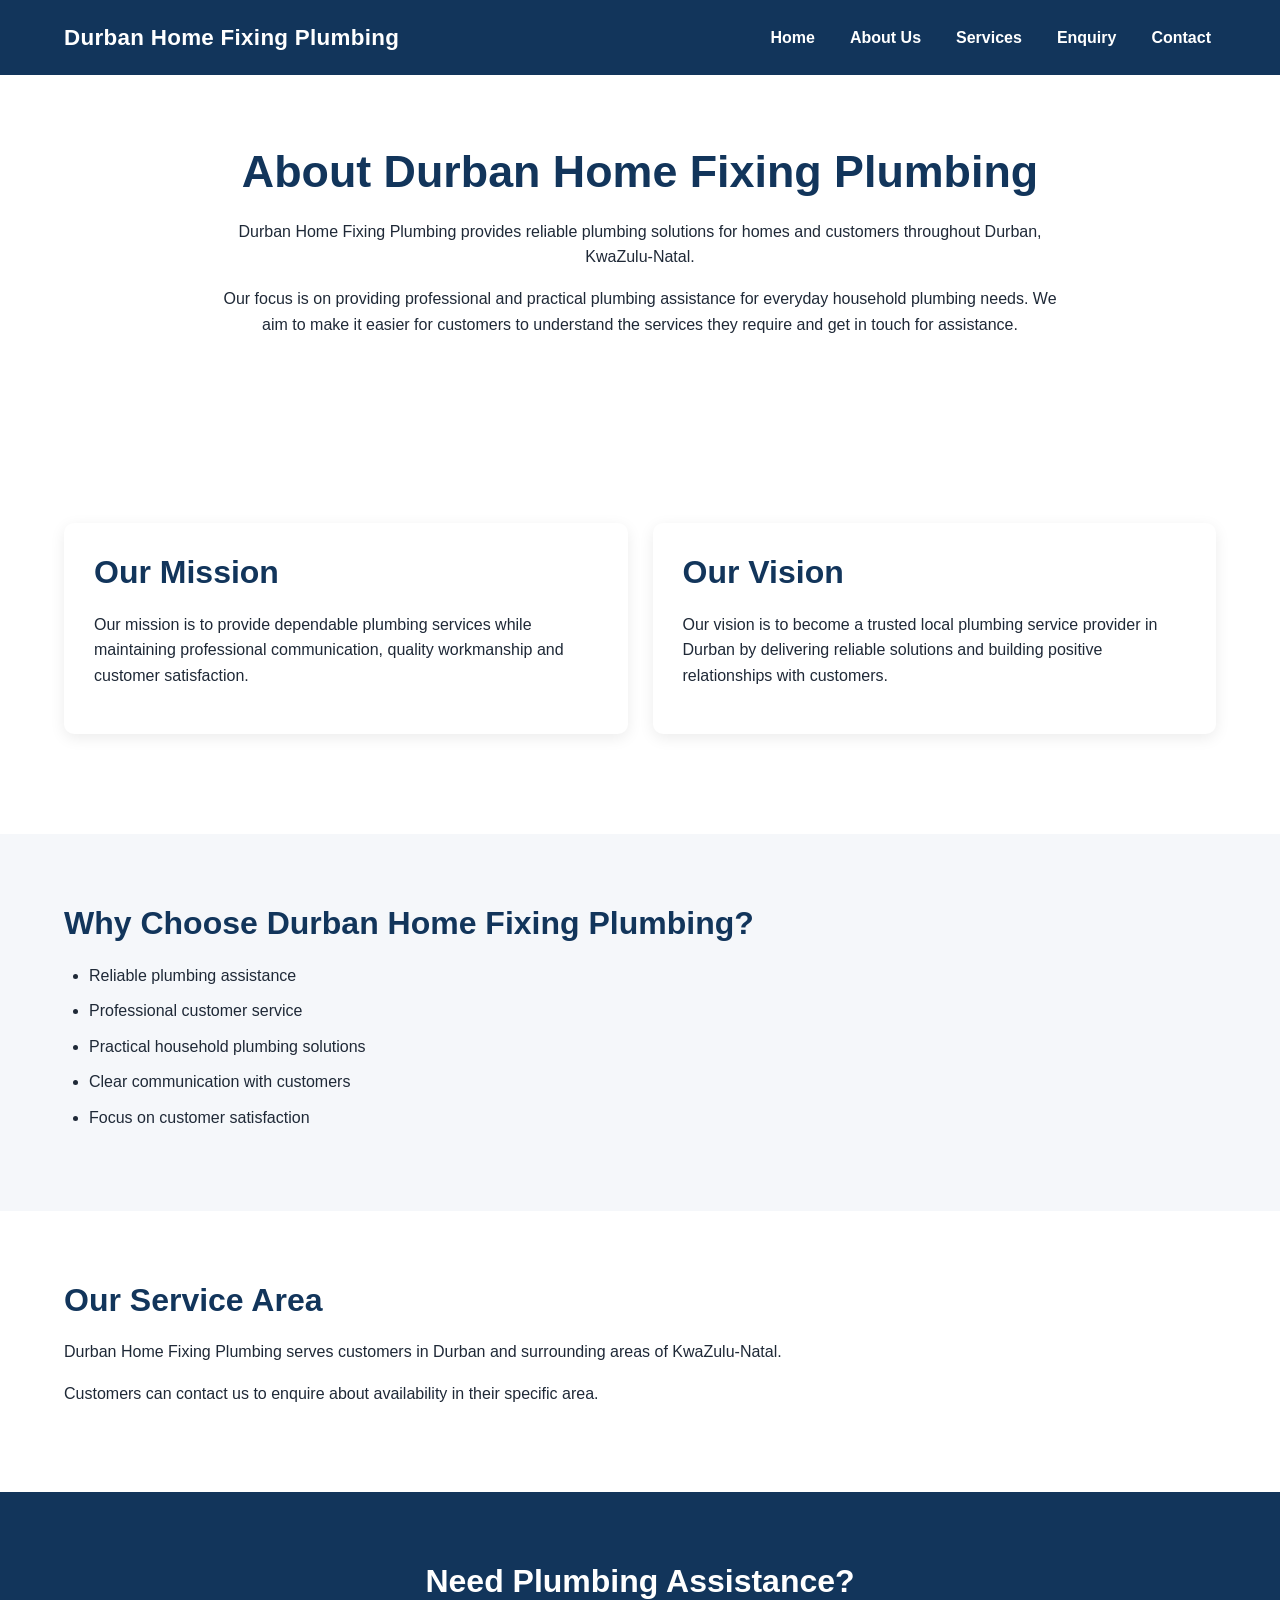
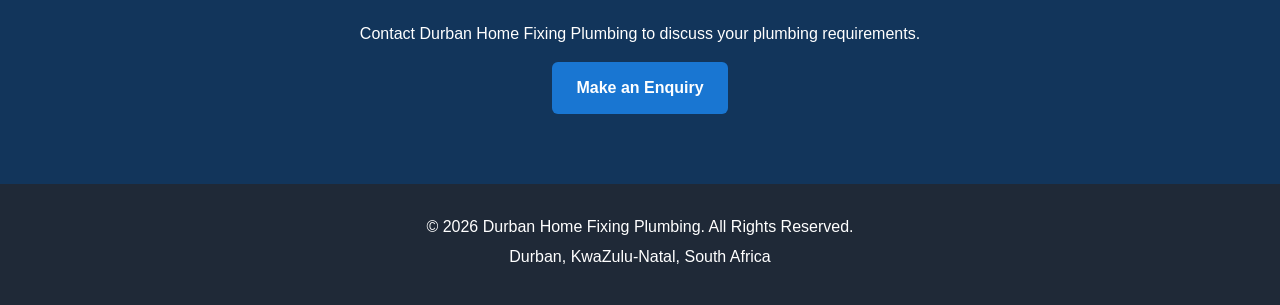
==== public_html/about.html @ 8df114c6 "Complete Part 1 website development" ====
<!DOCTYPE html>
<html lang="en">
<head>
    <meta charset="UTF-8">
    <meta name="viewport" content="width=device-width, initial-scale=1.0">

    <title>About Us | Durban Home Fixing Plumbing</title>

    <link rel="stylesheet" href="css/style.css">
</head>

<body>

    <!-- Header and Navigation -->
    <header>
        <nav>
            <div class="logo">
                Durban Home Fixing Plumbing
            </div>

            <ul class="nav-links">
                <li><a href="index.html">Home</a></li>
                <li><a href="about.html">About Us</a></li>
                <li><a href="services.html">Services</a></li>
                <li><a href="enquiry.html">Enquiry</a></li>
                <li><a href="contact.html">Contact</a></li>
            </ul>
        </nav>
    </header>

    <!-- Main Content -->
    <main>

        <!-- About Section -->
        <section class="about-section">

            <h1>About Durban Home Fixing Plumbing</h1>

            <p>
                Durban Home Fixing Plumbing provides reliable plumbing
                solutions for homes and customers throughout Durban,
                KwaZulu-Natal.
            </p>

            <p>
                Our focus is on providing professional and practical
                plumbing assistance for everyday household plumbing needs.
                We aim to make it easier for customers to understand the
                services they require and get in touch for assistance.
            </p>

        </section>

        <!-- Mission and Vision -->
        <section class="mission-vision">

            <article>
                <h2>Our Mission</h2>

                <p>
                    Our mission is to provide dependable plumbing services
                    while maintaining professional communication, quality
                    workmanship and customer satisfaction.
                </p>
            </article>

            <article>
                <h2>Our Vision</h2>

                <p>
                    Our vision is to become a trusted local plumbing service
                    provider in Durban by delivering reliable solutions and
                    building positive relationships with customers.
                </p>
            </article>

        </section>

        <!-- Why Choose Us -->
        <section class="why-choose-us">

            <h2>Why Choose Durban Home Fixing Plumbing?</h2>

            <ul>
                <li>Reliable plumbing assistance</li>
                <li>Professional customer service</li>
                <li>Practical household plumbing solutions</li>
                <li>Clear communication with customers</li>
                <li>Focus on customer satisfaction</li>
            </ul>

        </section>

        <!-- Service Area -->
        <section class="service-area">

            <h2>Our Service Area</h2>

            <p>
                Durban Home Fixing Plumbing serves customers in Durban and
                surrounding areas of KwaZulu-Natal.
            </p>

            <p>
                Customers can contact us to enquire about availability in
                their specific area.
            </p>

        </section>

        <!-- Call to Action -->
        <section class="cta">

            <h2>Need Plumbing Assistance?</h2>

            <p>
                Contact Durban Home Fixing Plumbing to discuss your
                plumbing requirements.
            </p>

            <a href="enquiry.html" class="button">
                Make an Enquiry
            </a>

        </section>

    </main>

    <!-- Footer -->
    <footer>

        <p>
            &copy; 2026 Durban Home Fixing Plumbing. All Rights Reserved.
        </p>

        <p>
            Durban, KwaZulu-Natal, South Africa
        </p>

    </footer>

    <script src="js/script.js"></script>

</body>
</html>
---- public_html/css/style.css ----
/* =========================================
   GLOBAL STYLES
   Durban Home Fixing Plumbing
   ========================================= */

* {
    box-sizing: border-box;
    margin: 0;
    padding: 0;
}

html {
    scroll-behavior: smooth;
}

body {
    font-family: Arial, Helvetica, sans-serif;
    line-height: 1.6;
    color: #1f2937;
    background-color: #ffffff;
}

a {
    color: inherit;
}

img {
    max-width: 100%;
    height: auto;
    display: block;
}

h1,
h2,
h3 {
    line-height: 1.2;
}

p {
    margin-bottom: 1rem;
}

/* =========================================
   HEADER
   ========================================= */

header {
    background-color: #12355b;
    color: #ffffff;
    position: relative;
    z-index: 10;
}

nav {
    width: 90%;
    max-width: 1200px;
    margin: 0 auto;
    min-height: 75px;
    display: flex;
    align-items: center;
    justify-content: space-between;
    gap: 30px;
}

.logo {
    font-size: 1.4rem;
    font-weight: 700;
    letter-spacing: 0.3px;
}

.nav-links {
    list-style: none;
    display: flex;
    align-items: center;
    gap: 25px;
}

.nav-links a {
    text-decoration: none;
    font-weight: 600;
    padding: 10px 5px;
    transition: 0.3s ease;
}

.nav-links a:hover {
    color: #67c8ff;
}

.nav-links a:focus {
    outline: 2px solid #ffffff;
    outline-offset: 4px;
}

/* =========================================
   MAIN CONTENT
   ========================================= */

main {
    width: 100%;
}

section {
    width: 90%;
    max-width: 1200px;
    margin: 0 auto;
    padding: 70px 0;
}

section h1 {
    font-size: 2.8rem;
    margin-bottom: 20px;
    color: #12355b;
}

section h2 {
    font-size: 2rem;
    margin-bottom: 20px;
    color: #12355b;
}

section h3 {
    font-size: 1.3rem;
    margin-bottom: 12px;
    color: #12355b;
}

/* =========================================
   HERO SECTION
   ========================================= */

.hero {
    width: 100%;
    max-width: none;
    min-height: 550px;
    display: flex;
    align-items: center;
    background:
        linear-gradient(
            rgba(18, 53, 91, 0.88),
            rgba(18, 53, 91, 0.88)
        );
    color: #ffffff;
}

.hero-content {
    width: 90%;
    max-width: 1200px;
    margin: 0 auto;
}

.hero h1 {
    max-width: 750px;
    font-size: 3.2rem;
    color: #ffffff;
    margin-bottom: 25px;
}

.hero p {
    max-width: 700px;
    font-size: 1.15rem;
    margin-bottom: 30px;
}

/* =========================================
   BUTTONS
   ========================================= */

.button {
    display: inline-block;
    background-color: #1976d2;
    color: #ffffff;
    text-decoration: none;
    border: none;
    border-radius: 6px;
    padding: 13px 24px;
    font-weight: 700;
    cursor: pointer;
    transition: 0.3s ease;
}

.button:hover {
    background-color: #0f5da8;
    transform: translateY(-2px);
}

.button:focus {
    outline: 3px solid #67c8ff;
    outline-offset: 3px;
}

/* =========================================
   INTRODUCTION
   ========================================= */

.intro {
    text-align: center;
}

.intro p {
    max-width: 800px;
    margin: 0 auto;
}

/* =========================================
   SERVICES
   ========================================= */

.services-preview {
    background-color: #f5f7fa;
    max-width: none;
    width: 100%;
    text-align: center;
}

.services-preview > h2,
.services-preview > p,
.services-preview > .button {
    margin-left: auto;
    margin-right: auto;
}

.service-container,
.services-list,
.location-container,
.mission-vision {
    width: 90%;
    max-width: 1200px;
    margin: 30px auto;
    display: grid;
    grid-template-columns: repeat(3, 1fr);
    gap: 25px;
}

.service-card,
.location-card,
.mission-vision article {
    background-color: #ffffff;
    padding: 30px;
    border-radius: 10px;
    box-shadow: 0 4px 15px rgba(0, 0, 0, 0.08);
    text-align: left;
}

.service-card:hover,
.location-card:hover {
    transform: translateY(-4px);
    transition: 0.3s ease;
}

.service-card .button {
    margin-top: 10px;
}

/* =========================================
   ABOUT PAGE
   ========================================= */

.about-section {
    text-align: center;
}

.about-section p {
    max-width: 850px;
    margin-left: auto;
    margin-right: auto;
}

.mission-vision {
    grid-template-columns: repeat(2, 1fr);
}

/* =========================================
   WHY CHOOSE US
   ========================================= */

.why-choose-us {
    background-color: #f5f7fa;
    max-width: none;
    width: 100%;
}

.why-choose-us h2,
.why-choose-us ul {
    width: 90%;
    max-width: 1200px;
    margin-left: auto;
    margin-right: auto;
}

.why-choose-us ul {
    padding-left: 25px;
}

.why-choose-us li {
    margin-bottom: 10px;
}

/* =========================================
   SERVICE PAGE
   ========================================= */

.services-intro {
    text-align: center;
}

.services-intro p {
    max-width: 800px;
    margin-left: auto;
    margin-right: auto;
}

.services-list {
    grid-template-columns: repeat(3, 1fr);
}

/* =========================================
   ENQUIRY AND CONTACT FORMS
   ========================================= */

.enquiry-intro,
.contact-intro {
    text-align: center;
}

.enquiry-intro p,
.contact-intro p {
    max-width: 800px;
    margin-left: auto;
    margin-right: auto;
}

.enquiry-form-section,
.contact-form-section {
    max-width: 800px;
}

form {
    background-color: #f5f7fa;
    padding: 35px;
    border-radius: 10px;
}

.form-group {
    margin-bottom: 20px;
}

.form-group label {
    display: block;
    font-weight: 700;
    margin-bottom: 7px;
}

.form-group input,
.form-group select,
.form-group textarea {
    width: 100%;
    padding: 12px;
    border: 1px solid #cbd5e1;
    border-radius: 5px;
    font: inherit;
    background-color: #ffffff;
}

.form-group input:focus,
.form-group select:focus,
.form-group textarea:focus {
    outline: 2px solid #1976d2;
    border-color: #1976d2;
}

.form-group textarea {
    resize: vertical;
}

/* =========================================
   CONTACT DETAILS
   ========================================= */

.contact-details {
    text-align: center;
}

.contact-details p {
    margin-bottom: 12px;
}

.contact-details a {
    color: #1976d2;
    font-weight: 600;
    text-decoration: none;
}

.contact-details a:hover {
    text-decoration: underline;
}

.locations {
    background-color: #f5f7fa;
    max-width: none;
    width: 100%;
}

.locations > h2,
.locations > p {
    width: 90%;
    max-width: 1200px;
    margin-left: auto;
    margin-right: auto;
}

.location-container {
    grid-template-columns: repeat(2, 1fr);
}

/* =========================================
   ENQUIRY INFORMATION
   ========================================= */

.enquiry-information {
    background-color: #f5f7fa;
    max-width: none;
    width: 100%;
}

.enquiry-information h2,
.enquiry-information ul {
    width: 90%;
    max-width: 800px;
    margin-left: auto;
    margin-right: auto;
}

.enquiry-information ul {
    padding-left: 25px;
}

.enquiry-information li {
    margin-bottom: 10px;
}

/* =========================================
   CALL TO ACTION
   ========================================= */

.cta {
    text-align: center;
    background-color: #12355b;
    color: #ffffff;
    max-width: none;
    width: 100%;
}

.cta h2 {
    color: #ffffff;
}

.cta p {
    max-width: 700px;
    margin-left: auto;
    margin-right: auto;
}

/* =========================================
   FOOTER
   ========================================= */

footer {
    background-color: #1f2937;
    color: #ffffff;
    text-align: center;
    padding: 30px 20px;
}

footer p {
    margin-bottom: 5px;
}

/* =========================================
   TABLET
   ========================================= */

@media (max-width: 1023px) {

    nav {
        width: 92%;
    }

    .service-container,
    .services-list {
        grid-template-columns: repeat(2, 1fr);
    }

    .hero h1 {
        font-size: 2.7rem;
    }
}

/* =========================================
   MOBILE
   ========================================= */

@media (max-width: 767px) {

    nav {
        width: 90%;
        padding: 20px 0;
        flex-direction: column;
        align-items: flex-start;
    }

    .nav-links {
        width: 100%;
        flex-direction: column;
        align-items: flex-start;
        gap: 5px;
    }

    .nav-links a {
        display: block;
        padding: 8px 0;
    }

    section {
        width: 90%;
        padding: 50px 0;
    }

    section h1 {
        font-size: 2.1rem;
    }

    section h2 {
        font-size: 1.7rem;
    }

    .hero {
        min-height: 500px;
    }

    .hero h1 {
        font-size: 2.3rem;
    }

    .hero p {
        font-size: 1rem;
    }

    .service-container,
    .services-list,
    .mission-vision,
    .location-container {
        width: 90%;
        grid-template-columns: 1fr;
    }

    .service-card,
    .location-card,
    .mission-vision article {
        padding: 25px;
    }

    form {
        padding: 25px 20px;
    }

    .button {
        width: 100%;
        text-align: center;
    }
}
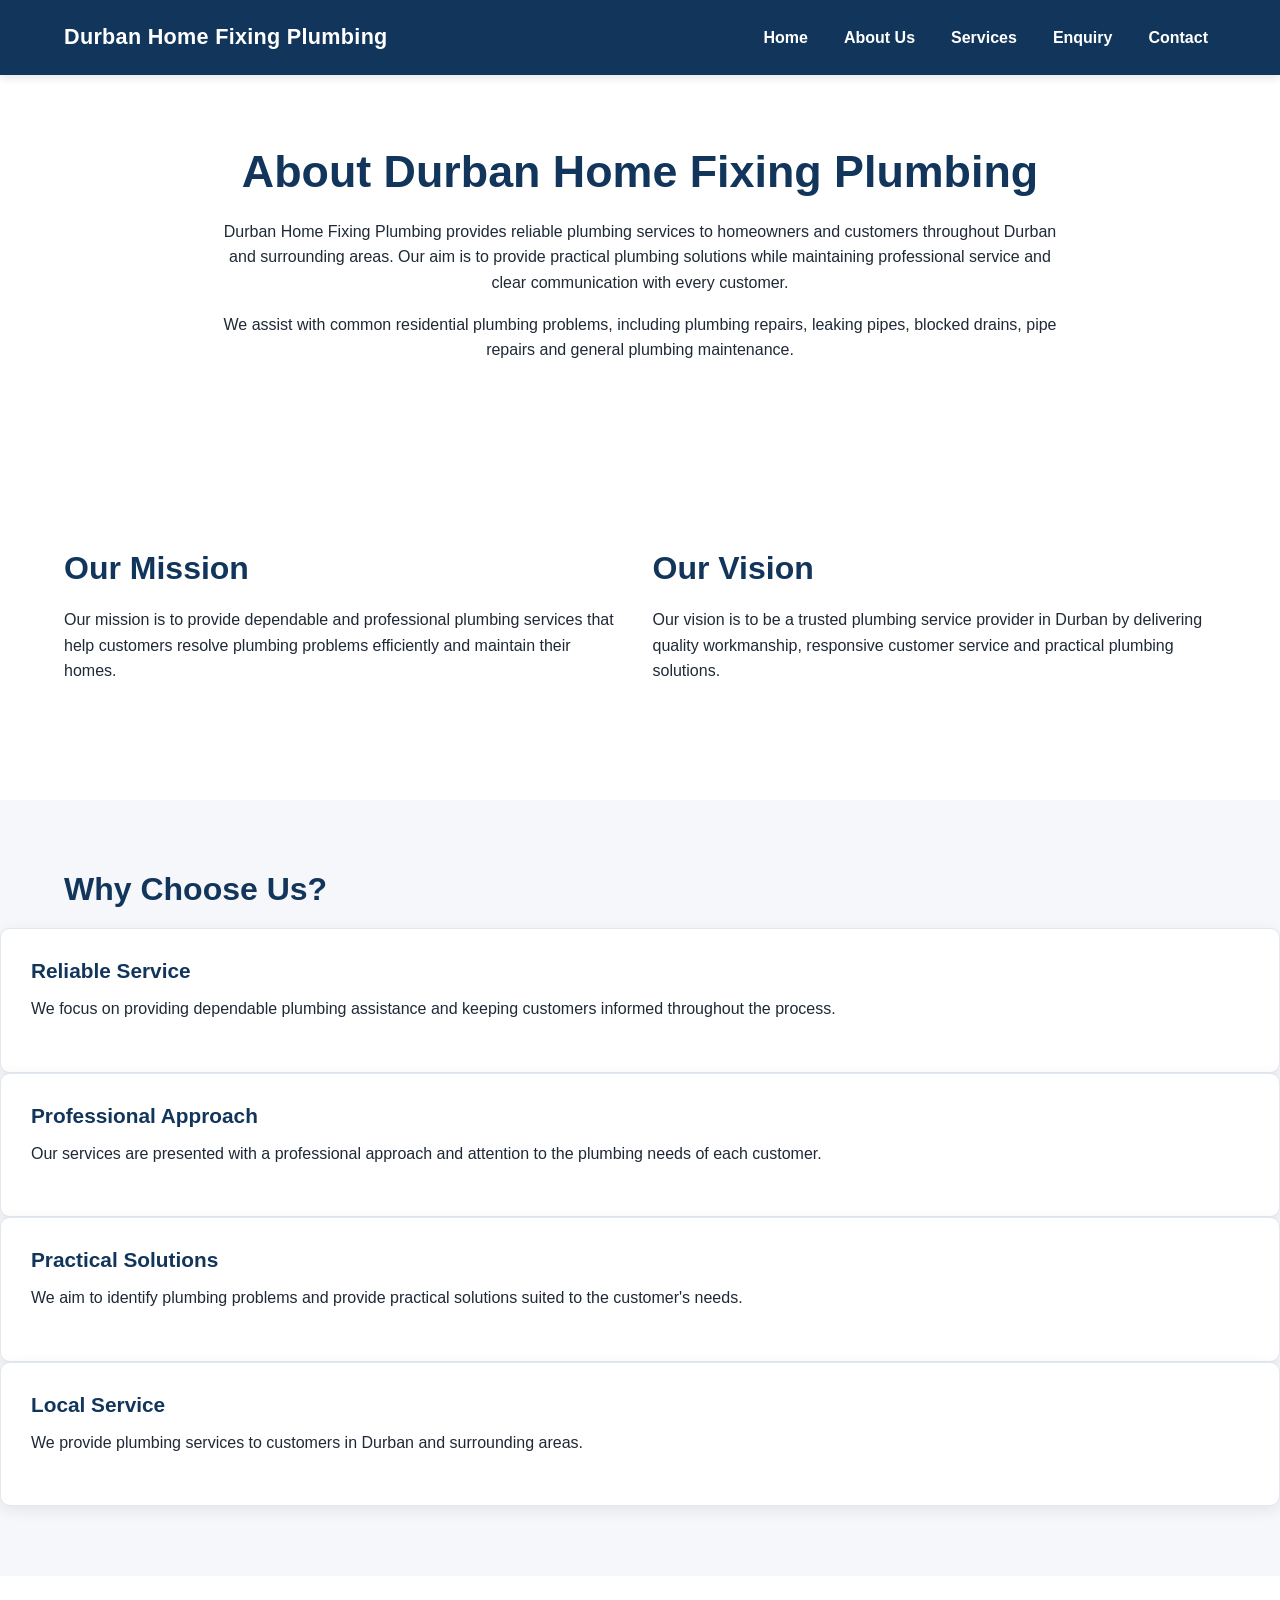
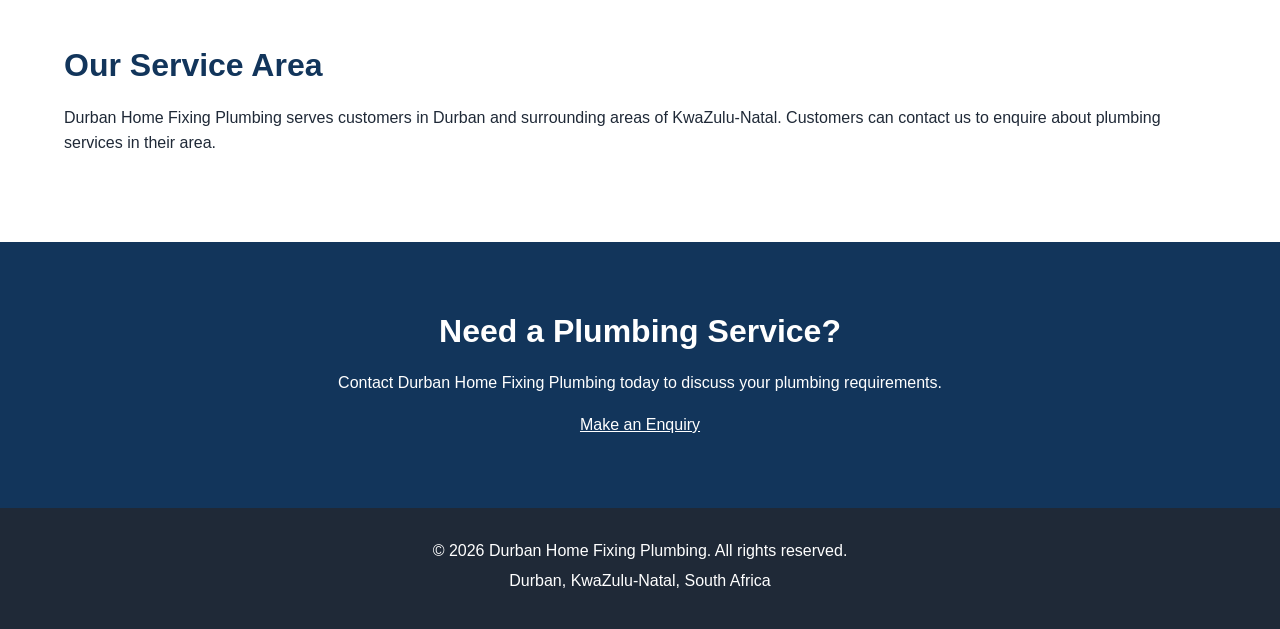
==== commit d081a9b7: "Complete Part 2 responsive CSS and website updates" ====
--- a/public_html/about.html
+++ b/public_html/about.html
@@ -1,5 +1,9 @@
+<!-- Durban HomeFix Plumbing - About Us Page -->
+<!-- Student: Teslan Tia Naidoo | Student Number: ST10529040 -->
+
 <!DOCTYPE html>
 <html lang="en">
+
 <head>
     <meta charset="UTF-8">
     <meta name="viewport" content="width=device-width, initial-scale=1.0">
@@ -19,11 +23,25 @@
             </div>
 
             <ul class="nav-links">
-                <li><a href="index.html">Home</a></li>
-                <li><a href="about.html">About Us</a></li>
-                <li><a href="services.html">Services</a></li>
-                <li><a href="enquiry.html">Enquiry</a></li>
-                <li><a href="contact.html">Contact</a></li>
+                <li>
+                    <a href="index.html">Home</a>
+                </li>
+
+                <li>
+                    <a href="about.html" aria-current="page">About Us</a>
+                </li>
+
+                <li>
+                    <a href="services.html">Services</a>
+                </li>
+
+                <li>
+                    <a href="enquiry.html">Enquiry</a>
+                </li>
+
+                <li>
+                    <a href="contact.html">Contact</a>
+                </li>
             </ul>
         </nav>
     </header>
@@ -33,61 +51,92 @@
 
         <!-- About Section -->
         <section class="about-section">
-
             <h1>About Durban Home Fixing Plumbing</h1>
 
             <p>
-                Durban Home Fixing Plumbing provides reliable plumbing
-                solutions for homes and customers throughout Durban,
-                KwaZulu-Natal.
+                Durban Home Fixing Plumbing provides reliable plumbing services
+                to homeowners and customers throughout Durban and surrounding
+                areas. Our aim is to provide practical plumbing solutions while
+                maintaining professional service and clear communication with
+                every customer.
             </p>
 
             <p>
-                Our focus is on providing professional and practical
-                plumbing assistance for everyday household plumbing needs.
-                We aim to make it easier for customers to understand the
-                services they require and get in touch for assistance.
+                We assist with common residential plumbing problems, including
+                plumbing repairs, leaking pipes, blocked drains, pipe repairs
+                and general plumbing maintenance.
             </p>
-
         </section>
 
         <!-- Mission and Vision -->
         <section class="mission-vision">
 
-            <article>
+            <div class="info-card">
                 <h2>Our Mission</h2>
 
                 <p>
-                    Our mission is to provide dependable plumbing services
-                    while maintaining professional communication, quality
-                    workmanship and customer satisfaction.
+                    Our mission is to provide dependable and professional
+                    plumbing services that help customers resolve plumbing
+                    problems efficiently and maintain their homes.
                 </p>
-            </article>
+            </div>
 
-            <article>
+            <div class="info-card">
                 <h2>Our Vision</h2>
 
                 <p>
-                    Our vision is to become a trusted local plumbing service
-                    provider in Durban by delivering reliable solutions and
-                    building positive relationships with customers.
+                    Our vision is to be a trusted plumbing service provider
+                    in Durban by delivering quality workmanship, responsive
+                    customer service and practical plumbing solutions.
                 </p>
-            </article>
+            </div>
 
         </section>
 
         <!-- Why Choose Us -->
         <section class="why-choose-us">
 
-            <h2>Why Choose Durban Home Fixing Plumbing?</h2>
+            <h2>Why Choose Us?</h2>
 
-            <ul>
-                <li>Reliable plumbing assistance</li>
-                <li>Professional customer service</li>
-                <li>Practical household plumbing solutions</li>
-                <li>Clear communication with customers</li>
-                <li>Focus on customer satisfaction</li>
-            </ul>
+            <div class="service-grid">
+
+                <article class="service-card">
+                    <h3>Reliable Service</h3>
+
+                    <p>
+                        We focus on providing dependable plumbing assistance
+                        and keeping customers informed throughout the process.
+                    </p>
+                </article>
+
+                <article class="service-card">
+                    <h3>Professional Approach</h3>
+
+                    <p>
+                        Our services are presented with a professional approach
+                        and attention to the plumbing needs of each customer.
+                    </p>
+                </article>
+
+                <article class="service-card">
+                    <h3>Practical Solutions</h3>
+
+                    <p>
+                        We aim to identify plumbing problems and provide
+                        practical solutions suited to the customer's needs.
+                    </p>
+                </article>
+
+                <article class="service-card">
+                    <h3>Local Service</h3>
+
+                    <p>
+                        We provide plumbing services to customers in Durban
+                        and surrounding areas.
+                    </p>
+                </article>
+
+            </div>
 
         </section>
 
@@ -98,12 +147,8 @@
 
             <p>
                 Durban Home Fixing Plumbing serves customers in Durban and
-                surrounding areas of KwaZulu-Natal.
-            </p>
-
-            <p>
-                Customers can contact us to enquire about availability in
-                their specific area.
+                surrounding areas of KwaZulu-Natal. Customers can contact us
+                to enquire about plumbing services in their area.
             </p>
 
         </section>
@@ -111,14 +156,14 @@
         <!-- Call to Action -->
         <section class="cta">
 
-            <h2>Need Plumbing Assistance?</h2>
+            <h2>Need a Plumbing Service?</h2>
 
             <p>
-                Contact Durban Home Fixing Plumbing to discuss your
+                Contact Durban Home Fixing Plumbing today to discuss your
                 plumbing requirements.
             </p>
 
-            <a href="enquiry.html" class="button">
+            <a href="enquiry.html" class="btn">
                 Make an Enquiry
             </a>
 
@@ -128,18 +173,17 @@
 
     <!-- Footer -->
     <footer>
-
         <p>
-            &copy; 2026 Durban Home Fixing Plumbing. All Rights Reserved.
+            &copy; 2026 Durban Home Fixing Plumbing. All rights reserved.
         </p>
 
         <p>
             Durban, KwaZulu-Natal, South Africa
         </p>
-
     </footer>
 
     <script src="js/script.js"></script>
 
 </body>
+
 </html>
--- a/public_html/css/style.css
+++ b/public_html/css/style.css
@@ -1,7 +1,14 @@
-/* =========================================
-   GLOBAL STYLES
-   Durban Home Fixing Plumbing
-   ========================================= */
+/* =========================================================
+   DURBAN HOME FIXING PLUMBING
+   PART 2 - VISUAL DESIGN AND RESPONSIVE STYLING
+   Student: Teslan Tia Naidoo
+   Student Number: ST10529040
+   ========================================================= */
+
+
+/* =========================================================
+   1. GLOBAL RESET AND DEFAULT STYLING
+   ========================================================= */
 
 * {
     box-sizing: border-box;
@@ -15,19 +22,20 @@
 
 body {
     font-family: Arial, Helvetica, sans-serif;
+    font-size: 16px;
     line-height: 1.6;
     color: #1f2937;
     background-color: #ffffff;
 }
 
+img {
+    display: block;
+    max-width: 100%;
+    height: auto;
+}
+
 a {
     color: inherit;
-}
-
-img {
-    max-width: 100%;
-    height: auto;
-    display: block;
 }
 
 h1,
@@ -40,22 +48,25 @@
     margin-bottom: 1rem;
 }
 
-/* =========================================
-   HEADER
-   ========================================= */
+
+/* =========================================================
+   2. HEADER AND NAVIGATION
+   ========================================================= */
 
 header {
     background-color: #12355b;
     color: #ffffff;
     position: relative;
-    z-index: 10;
+    z-index: 100;
+    box-shadow: 0 2px 10px rgba(0, 0, 0, 0.12);
 }
 
 nav {
     width: 90%;
     max-width: 1200px;
+    min-height: 75px;
     margin: 0 auto;
-    min-height: 75px;
+
     display: flex;
     align-items: center;
     justify-content: space-between;
@@ -63,37 +74,59 @@
 }
 
 .logo {
-    font-size: 1.4rem;
+    font-size: 1.35rem;
     font-weight: 700;
     letter-spacing: 0.3px;
+    white-space: nowrap;
 }
 
 .nav-links {
     list-style: none;
     display: flex;
     align-items: center;
-    gap: 25px;
+    justify-content: flex-end;
+    gap: 20px;
 }
 
 .nav-links a {
+    display: inline-block;
+    color: #ffffff;
     text-decoration: none;
     font-weight: 600;
-    padding: 10px 5px;
-    transition: 0.3s ease;
-}
-
+    padding: 10px 8px;
+    border-radius: 4px;
+
+    transition:
+        color 0.3s ease,
+        background-color 0.3s ease,
+        transform 0.3s ease;
+}
+
+
+/* Navigation hover */
 .nav-links a:hover {
-    color: #67c8ff;
-}
-
-.nav-links a:focus {
-    outline: 2px solid #ffffff;
-    outline-offset: 4px;
-}
-
-/* =========================================
-   MAIN CONTENT
-   ========================================= */
+    color: #12355b;
+    background-color: #67c8ff;
+    transform: translateY(-1px);
+}
+
+
+/* Navigation keyboard focus */
+.nav-links a:focus-visible {
+    outline: 3px solid #ffffff;
+    outline-offset: 3px;
+}
+
+
+/* Navigation active state */
+.nav-links a:active {
+    transform: translateY(1px);
+}
+
+
+/* =========================================================
+   3. MAIN LAYOUT
+   ========================================================= */
 
 main {
     width: 100%;
@@ -106,39 +139,49 @@
     padding: 70px 0;
 }
 
+
+/* Main headings */
+
 section h1 {
-    font-size: 2.8rem;
     margin-bottom: 20px;
     color: #12355b;
+    font-size: 2.8rem;
+    font-weight: 700;
 }
 
 section h2 {
-    font-size: 2rem;
     margin-bottom: 20px;
     color: #12355b;
+    font-size: 2rem;
+    font-weight: 700;
 }
 
 section h3 {
-    font-size: 1.3rem;
     margin-bottom: 12px;
     color: #12355b;
-}
-
-/* =========================================
-   HERO SECTION
-   ========================================= */
+    font-size: 1.3rem;
+    font-weight: 700;
+}
+
+
+/* =========================================================
+   4. HERO SECTION
+   ========================================================= */
 
 .hero {
     width: 100%;
     max-width: none;
-    min-height: 550px;
+    min-height: 560px;
+
     display: flex;
     align-items: center;
+
     background:
         linear-gradient(
-            rgba(18, 53, 91, 0.88),
-            rgba(18, 53, 91, 0.88)
+            rgba(18, 53, 91, 0.94),
+            rgba(18, 53, 91, 0.94)
         );
+
     color: #ffffff;
 }
 
@@ -149,48 +192,96 @@
 }
 
 .hero h1 {
-    max-width: 750px;
+    max-width: 800px;
+    margin-bottom: 25px;
+
+    color: #ffffff;
     font-size: 3.2rem;
+    font-weight: 700;
+}
+
+.hero p {
+    max-width: 720px;
+    margin-bottom: 30px;
+
     color: #ffffff;
-    margin-bottom: 25px;
-}
-
-.hero p {
-    max-width: 700px;
     font-size: 1.15rem;
-    margin-bottom: 30px;
-}
-
-/* =========================================
-   BUTTONS
-   ========================================= */
+}
+
+
+/* Hero image */
+
+.hero img {
+    width: 100%;
+    max-width: 900px;
+    height: 360px;
+
+    margin: 0 0 30px;
+
+    object-fit: cover;
+    border-radius: 12px;
+
+    box-shadow: 0 10px 30px rgba(0, 0, 0, 0.25);
+}
+
+
+/* =========================================================
+   5. BUTTONS
+   ========================================================= */
 
 .button {
     display: inline-block;
+
     background-color: #1976d2;
     color: #ffffff;
+
     text-decoration: none;
+    text-align: center;
+
     border: none;
     border-radius: 6px;
+
     padding: 13px 24px;
+
+    font: inherit;
     font-weight: 700;
+
     cursor: pointer;
-    transition: 0.3s ease;
-}
+
+    transition:
+        background-color 0.3s ease,
+        transform 0.3s ease,
+        box-shadow 0.3s ease;
+}
+
+
+/* Button hover */
 
 .button:hover {
     background-color: #0f5da8;
     transform: translateY(-2px);
-}
-
-.button:focus {
+    box-shadow: 0 5px 12px rgba(0, 0, 0, 0.18);
+}
+
+
+/* Button keyboard focus */
+
+.button:focus-visible {
     outline: 3px solid #67c8ff;
     outline-offset: 3px;
 }
 
-/* =========================================
-   INTRODUCTION
-   ========================================= */
+
+/* Button active */
+
+.button:active {
+    transform: translateY(0);
+}
+
+
+/* =========================================================
+   6. INTRODUCTION SECTION
+   ========================================================= */
 
 .intro {
     text-align: center;
@@ -201,14 +292,17 @@
     margin: 0 auto;
 }
 
-/* =========================================
-   SERVICES
-   ========================================= */
+
+/* =========================================================
+   7. SERVICES PREVIEW
+   ========================================================= */
 
 .services-preview {
+    width: 100%;
+    max-width: none;
+
     background-color: #f5f7fa;
-    max-width: none;
-    width: 100%;
+
     text-align: center;
 }
 
@@ -218,6 +312,11 @@
     margin-left: auto;
     margin-right: auto;
 }
+
+
+/* =========================================================
+   8. GRID LAYOUTS
+   ========================================================= */
 
 .service-container,
 .services-list,
@@ -225,35 +324,80 @@
 .mission-vision {
     width: 90%;
     max-width: 1200px;
+
     margin: 30px auto;
+
     display: grid;
     grid-template-columns: repeat(3, 1fr);
     gap: 25px;
 }
+
+
+/* =========================================================
+   9. SERVICE CARDS
+   ========================================================= */
 
 .service-card,
 .location-card,
 .mission-vision article {
     background-color: #ffffff;
+
     padding: 30px;
+
+    border: 1px solid #e2e8f0;
     border-radius: 10px;
+
     box-shadow: 0 4px 15px rgba(0, 0, 0, 0.08);
+
     text-align: left;
-}
+
+    transition:
+        transform 0.3s ease,
+        box-shadow 0.3s ease,
+        border-color 0.3s ease;
+}
+
+
+/* Service card images */
+
+.service-card img {
+    width: 100%;
+    height: 220px;
+
+    margin: 0 0 20px;
+
+    object-fit: cover;
+
+    border-radius: 8px;
+}
+
+
+/* Service card hover */
 
 .service-card:hover,
 .location-card:hover {
-    transform: translateY(-4px);
-    transition: 0.3s ease;
+    transform: translateY(-5px);
+
+    border-color: #67c8ff;
+
+    box-shadow: 0 10px 25px rgba(0, 0, 0, 0.12);
+}
+
+
+/* Service card paragraphs */
+
+.service-card p {
+    margin-bottom: 20px;
 }
 
 .service-card .button {
-    margin-top: 10px;
-}
-
-/* =========================================
-   ABOUT PAGE
-   ========================================= */
+    margin-top: 5px;
+}
+
+
+/* =========================================================
+   10. ABOUT PAGE
+   ========================================================= */
 
 .about-section {
     text-align: center;
@@ -269,20 +413,23 @@
     grid-template-columns: repeat(2, 1fr);
 }
 
-/* =========================================
-   WHY CHOOSE US
-   ========================================= */
+
+/* =========================================================
+   11. WHY CHOOSE US
+   ========================================================= */
 
 .why-choose-us {
+    width: 100%;
+    max-width: none;
+
     background-color: #f5f7fa;
-    max-width: none;
-    width: 100%;
 }
 
 .why-choose-us h2,
 .why-choose-us ul {
     width: 90%;
     max-width: 1200px;
+
     margin-left: auto;
     margin-right: auto;
 }
@@ -295,9 +442,10 @@
     margin-bottom: 10px;
 }
 
-/* =========================================
-   SERVICE PAGE
-   ========================================= */
+
+/* =========================================================
+   12. SERVICE PAGE
+   ========================================================= */
 
 .services-intro {
     text-align: center;
@@ -305,6 +453,7 @@
 
 .services-intro p {
     max-width: 800px;
+
     margin-left: auto;
     margin-right: auto;
 }
@@ -313,9 +462,10 @@
     grid-template-columns: repeat(3, 1fr);
 }
 
-/* =========================================
-   ENQUIRY AND CONTACT FORMS
-   ========================================= */
+
+/* =========================================================
+   13. ENQUIRY AND CONTACT FORMS
+   ========================================================= */
 
 .enquiry-intro,
 .contact-intro {
@@ -325,6 +475,7 @@
 .enquiry-intro p,
 .contact-intro p {
     max-width: 800px;
+
     margin-left: auto;
     margin-right: auto;
 }
@@ -334,47 +485,89 @@
     max-width: 800px;
 }
 
+
+/* Form container */
+
 form {
     background-color: #f5f7fa;
+
     padding: 35px;
+
+    border: 1px solid #e2e8f0;
     border-radius: 10px;
-}
+
+    box-shadow: 0 5px 18px rgba(0, 0, 0, 0.06);
+}
+
+
+/* Form groups */
 
 .form-group {
     margin-bottom: 20px;
 }
 
+
+/* Form labels */
+
 .form-group label {
     display: block;
+
+    margin-bottom: 7px;
+
+    color: #12355b;
+
     font-weight: 700;
-    margin-bottom: 7px;
-}
+}
+
+
+/* Form controls */
 
 .form-group input,
 .form-group select,
 .form-group textarea {
     width: 100%;
+
     padding: 12px;
+
     border: 1px solid #cbd5e1;
     border-radius: 5px;
+
+    background-color: #ffffff;
+    color: #1f2937;
+
     font: inherit;
-    background-color: #ffffff;
-}
+
+    transition:
+        border-color 0.3s ease,
+        box-shadow 0.3s ease;
+}
+
+
+/* Form focus */
 
 .form-group input:focus,
 .form-group select:focus,
 .form-group textarea:focus {
-    outline: 2px solid #1976d2;
+    outline: none;
+
     border-color: #1976d2;
-}
+
+    box-shadow:
+        0 0 0 3px rgba(25, 118, 210, 0.15);
+}
+
+
+/* Textarea */
 
 .form-group textarea {
+    min-height: 150px;
     resize: vertical;
 }
 
-/* =========================================
-   CONTACT DETAILS
-   ========================================= */
+
+/* =========================================================
+   14. CONTACT DETAILS
+   ========================================================= */
 
 .contact-details {
     text-align: center;
@@ -386,24 +579,46 @@
 
 .contact-details a {
     color: #1976d2;
+
     font-weight: 600;
     text-decoration: none;
-}
+
+    transition: color 0.3s ease;
+}
+
+
+/* Contact link hover */
 
 .contact-details a:hover {
+    color: #0f5da8;
     text-decoration: underline;
 }
 
+
+/* Contact link focus */
+
+.contact-details a:focus-visible {
+    outline: 3px solid #67c8ff;
+    outline-offset: 3px;
+}
+
+
+/* =========================================================
+   15. LOCATIONS
+   ========================================================= */
+
 .locations {
+    width: 100%;
+    max-width: none;
+
     background-color: #f5f7fa;
-    max-width: none;
-    width: 100%;
 }
 
 .locations > h2,
 .locations > p {
     width: 90%;
     max-width: 1200px;
+
     margin-left: auto;
     margin-right: auto;
 }
@@ -412,20 +627,23 @@
     grid-template-columns: repeat(2, 1fr);
 }
 
-/* =========================================
-   ENQUIRY INFORMATION
-   ========================================= */
+
+/* =========================================================
+   16. ENQUIRY INFORMATION
+   ========================================================= */
 
 .enquiry-information {
+    width: 100%;
+    max-width: none;
+
     background-color: #f5f7fa;
-    max-width: none;
-    width: 100%;
 }
 
 .enquiry-information h2,
 .enquiry-information ul {
     width: 90%;
     max-width: 800px;
+
     margin-left: auto;
     margin-right: auto;
 }
@@ -438,16 +656,20 @@
     margin-bottom: 10px;
 }
 
-/* =========================================
-   CALL TO ACTION
-   ========================================= */
+
+/* =========================================================
+   17. CALL TO ACTION
+   ========================================================= */
 
 .cta {
+    width: 100%;
+    max-width: none;
+
+    background-color: #12355b;
+
+    color: #ffffff;
+
     text-align: center;
-    background-color: #12355b;
-    color: #ffffff;
-    max-width: none;
-    width: 100%;
 }
 
 .cta h2 {
@@ -456,18 +678,25 @@
 
 .cta p {
     max-width: 700px;
+
     margin-left: auto;
     margin-right: auto;
-}
-
-/* =========================================
-   FOOTER
-   ========================================= */
+
+    color: #ffffff;
+}
+
+
+/* =========================================================
+   18. FOOTER
+   ========================================================= */
 
 footer {
     background-color: #1f2937;
+
     color: #ffffff;
+
     text-align: center;
+
     padding: 30px 20px;
 }
 
@@ -475,13 +704,31 @@
     margin-bottom: 5px;
 }
 
-/* =========================================
-   TABLET
-   ========================================= */
+
+/* =========================================================
+   19. TABLET RESPONSIVE DESIGN
+   1023px AND BELOW
+   ========================================================= */
 
 @media (max-width: 1023px) {
 
     nav {
+        width: 92%;
+    }
+
+    .logo {
+        font-size: 1.2rem;
+    }
+
+    .nav-links {
+        gap: 10px;
+    }
+
+    .nav-links a {
+        padding: 8px 6px;
+    }
+
+    section {
         width: 92%;
     }
 
@@ -490,81 +737,298 @@
         grid-template-columns: repeat(2, 1fr);
     }
 
+    .mission-vision {
+        grid-template-columns: repeat(2, 1fr);
+    }
+
+    .location-container {
+        grid-template-columns: repeat(2, 1fr);
+    }
+
+    .hero {
+        min-height: 520px;
+    }
+
     .hero h1 {
         font-size: 2.7rem;
     }
-}
-
-/* =========================================
-   MOBILE
-   ========================================= */
+
+    .hero img {
+        height: 320px;
+    }
+
+    section h1 {
+        font-size: 2.5rem;
+    }
+
+    section h2 {
+        font-size: 1.9rem;
+    }
+
+    .service-card {
+        padding: 25px;
+    }
+
+    .service-card img {
+        height: 210px;
+    }
+}
+
+
+/* =========================================================
+   20. MOBILE RESPONSIVE DESIGN
+   767px AND BELOW
+   ========================================================= */
 
 @media (max-width: 767px) {
+
+    body {
+        font-size: 15px;
+    }
+
+
+    /* Mobile navigation */
 
     nav {
         width: 90%;
+
         padding: 20px 0;
+
         flex-direction: column;
+
         align-items: flex-start;
+
+        gap: 15px;
+    }
+
+    .logo {
+        width: 100%;
+
+        font-size: 1.2rem;
+S
+        white-space: normal;
     }
 
     .nav-links {
         width: 100%;
+
         flex-direction: column;
-        align-items: flex-start;
+
+        align-items: stretch;
+
         gap: 5px;
+    }
+
+    .nav-links li {
+        width: 100%;
     }
 
     .nav-links a {
         display: block;
-        padding: 8px 0;
-    }
+
+        width: 100%;
+
+        padding: 9px 10px;
+    }
+
+
+    /* Mobile sections */
 
     section {
         width: 90%;
+
         padding: 50px 0;
     }
 
     section h1 {
         font-size: 2.1rem;
+
+        margin-bottom: 16px;
     }
 
     section h2 {
         font-size: 1.7rem;
-    }
+
+        margin-bottom: 16px;
+    }
+
+    section h3 {
+        font-size: 1.2rem;
+    }
+
+
+    /* Mobile hero */
 
     .hero {
-        min-height: 500px;
+        min-height: auto;
+
+        padding: 55px 0;
+    }
+
+    .hero-content {
+        width: 90%;
     }
 
     .hero h1 {
         font-size: 2.3rem;
+
+        margin-bottom: 20px;
     }
 
     .hero p {
         font-size: 1rem;
-    }
+
+        margin-bottom: 25px;
+    }
+
+    .hero img {
+        width: 100%;
+
+        height: 240px;
+
+        margin-bottom: 25px;
+
+        border-radius: 8px;
+
+        object-fit: cover;
+    }
+
+
+    /* Mobile grids */
 
     .service-container,
     .services-list,
     .mission-vision,
     .location-container {
         width: 90%;
+
         grid-template-columns: 1fr;
-    }
+
+        gap: 20px;
+    }
+
+
+    /* Mobile cards */
 
     .service-card,
     .location-card,
     .mission-vision article {
-        padding: 25px;
-    }
+        padding: 22px;
+    }
+
+    .service-card img {
+        width: 100%;
+
+        height: 200px;
+
+        margin-bottom: 18px;
+    }
+
+
+    /* Mobile buttons */
+
+    .button {
+        width: 100%;
+
+        padding: 12px 18px;
+    }
+
+
+    /* Mobile forms */
 
     form {
         padding: 25px 20px;
     }
 
-    .button {
-        width: 100%;
-        text-align: center;
-    }
+    .form-group {
+        margin-bottom: 18px;
+    }
+
+    .form-group input,
+    .form-group select,
+    .form-group textarea {
+        padding: 11px;
+    }
+
+    .form-group textarea {
+        min-height: 130px;
+    }
+
+
+    /* Mobile footer */
+
+    footer {
+        padding: 25px 15px;
+    }
+}
+
+
+/* =========================================================
+   21. VERY SMALL MOBILE SCREENS
+   480px AND BELOW
+   ========================================================= */
+
+@media (max-width: 480px) {
+
+    .logo {
+        font-size: 1.05rem;
+    }
+
+    .hero h1 {
+        font-size: 1.9rem;
+    }
+
+    .hero img {
+        height: 210px;
+    }
+
+    section h1 {
+        font-size: 1.8rem;
+    }
+
+    section h2 {
+        font-size: 1.5rem;
+    }
+
+    .service-card img {
+        height: 180px;
+    }
+
+    .service-card {
+        padding: 20px;
+    }
+}
+/* Form Button Styling */
+button.btn {
+    display: inline-block;
+    width: auto;
+    min-width: 180px;
+    padding: 12px 24px;
+    border: 2px solid #1976d2;
+    border-radius: 5px;
+    background-color: #1976d2;
+    color: #ffffff;
+    font-size: 1rem;
+    font-weight: 700;
+    line-height: 1.2;
+    text-align: center;
+    text-decoration: none;
+    cursor: pointer;
+    transition: background-color 0.3s ease,
+                border-color 0.3s ease,
+                transform 0.2s ease;
+}
+
+button.btn:hover {
+    background-color: #125aa0;
+    border-color: #125aa0;
+}
+
+button.btn:focus-visible {
+    outline: 3px solid #ffcc00;
+    outline-offset: 3px;
+}
+
+button.btn:active {
+    transform: translateY(1px);
 }
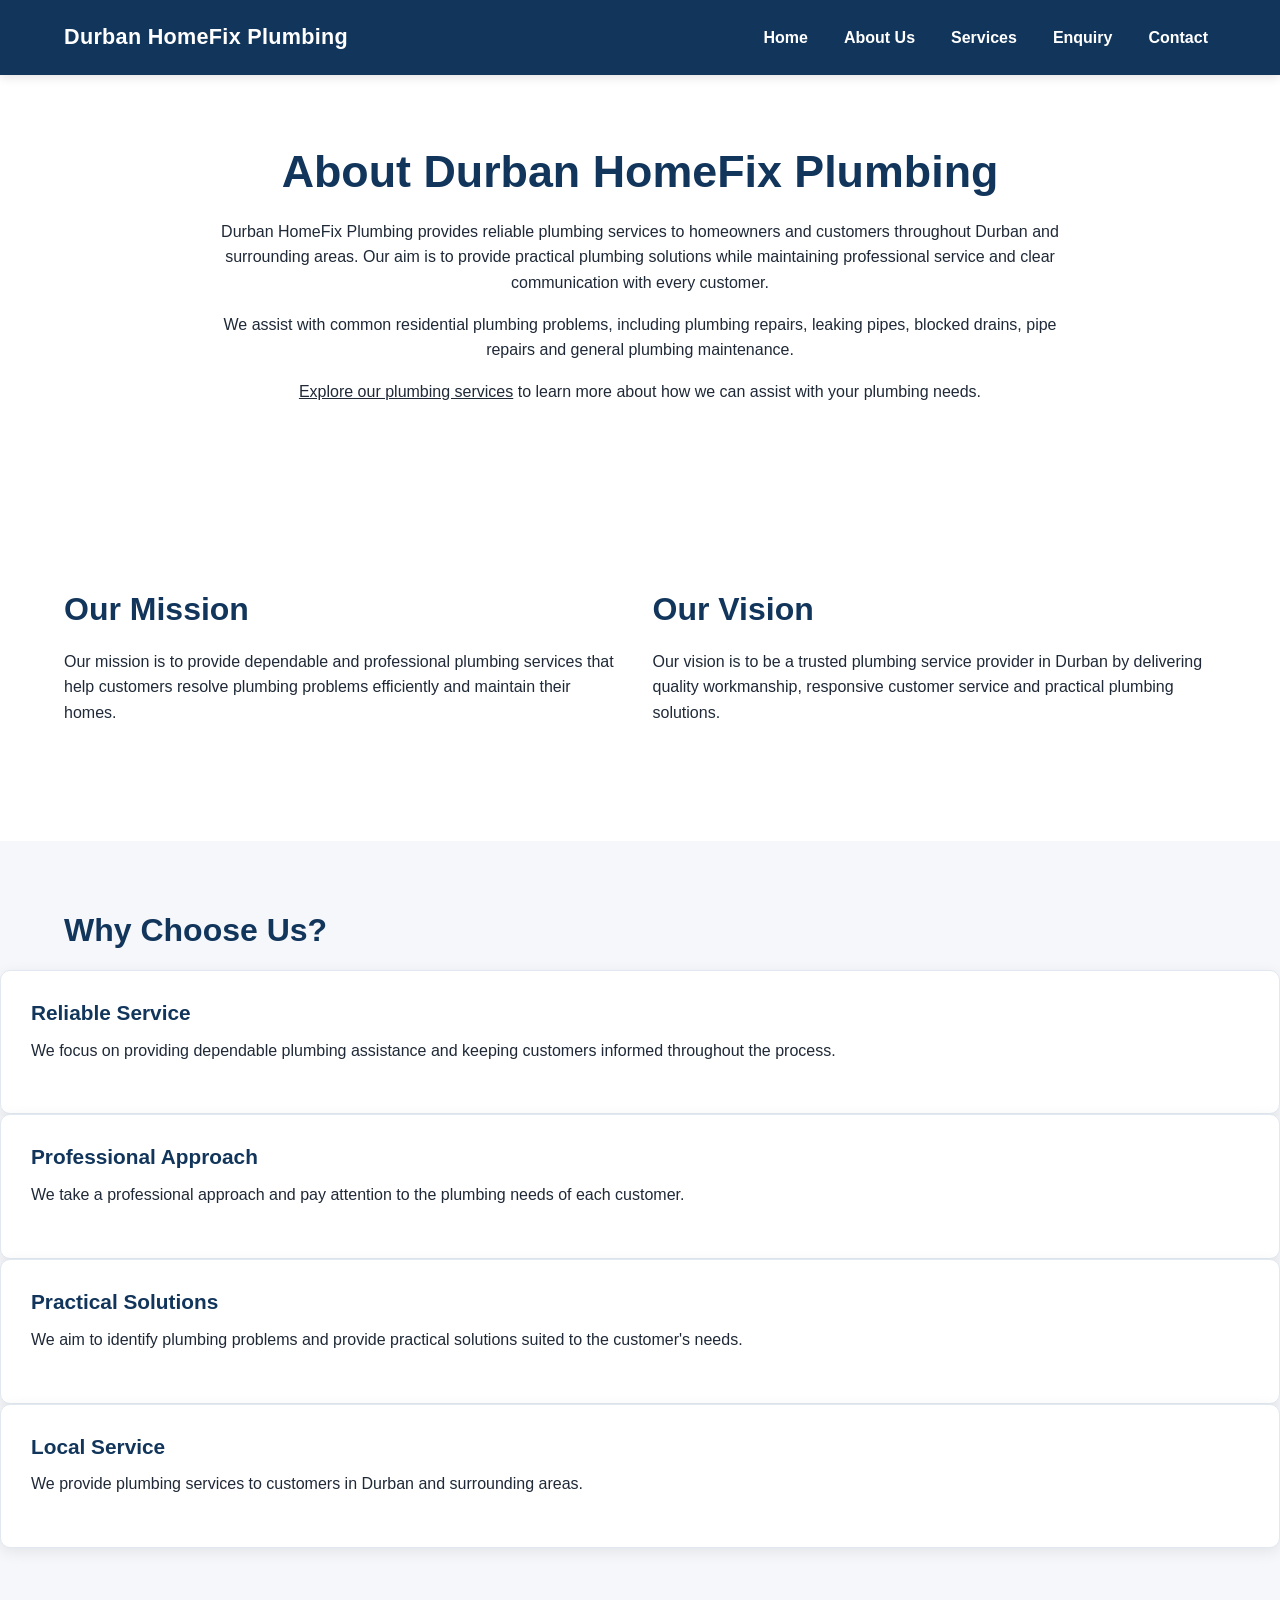
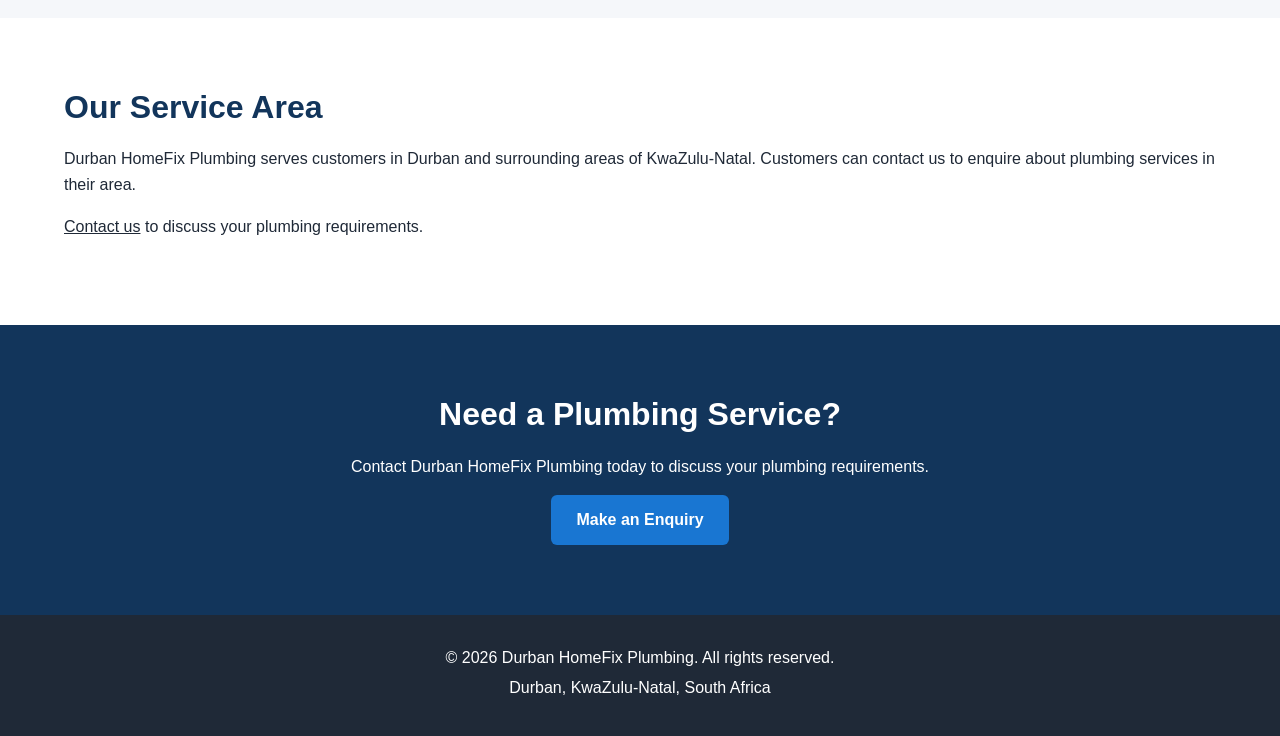
==== commit fbb4a2d3: "Part 3: Implement interactive features, SEO improvements and website updates" ====
--- a/public_html/about.html
+++ b/public_html/about.html
@@ -1,14 +1,21 @@
+<!DOCTYPE html>
+<html lang="en">
+
 <!-- Durban HomeFix Plumbing - About Us Page -->
 <!-- Student: Teslan Tia Naidoo | Student Number: ST10529040 -->
-
-<!DOCTYPE html>
-<html lang="en">
 
 <head>
     <meta charset="UTF-8">
     <meta name="viewport" content="width=device-width, initial-scale=1.0">
 
-    <title>About Us | Durban Home Fixing Plumbing</title>
+    <title>About Us | Durban HomeFix Plumbing</title>
+
+    <meta name="description" content="Learn about Durban HomeFix Plumbing, our plumbing services, commitment to customers and service areas in Durban, KwaZulu-Natal.">
+
+    <meta name="keywords" content="Durban plumber, plumbing company Durban, local plumbing services, Durban HomeFix Plumbing, residential plumbing KwaZulu-Natal">
+    <meta name="author" content="Teslan Tia Naidoo">
+
+    <meta name="robots" content="index, follow">
 
     <link rel="stylesheet" href="css/style.css">
 </head>
@@ -19,29 +26,15 @@
     <header>
         <nav>
             <div class="logo">
-                Durban Home Fixing Plumbing
+                Durban HomeFix Plumbing
             </div>
 
             <ul class="nav-links">
-                <li>
-                    <a href="index.html">Home</a>
-                </li>
-
-                <li>
-                    <a href="about.html" aria-current="page">About Us</a>
-                </li>
-
-                <li>
-                    <a href="services.html">Services</a>
-                </li>
-
-                <li>
-                    <a href="enquiry.html">Enquiry</a>
-                </li>
-
-                <li>
-                    <a href="contact.html">Contact</a>
-                </li>
+                <li><a href="index.html">Home</a></li>
+                <li><a href="about.html" aria-current="page">About Us</a></li>
+                <li><a href="services.html">Services</a></li>
+                <li><a href="enquiry.html">Enquiry</a></li>
+                <li><a href="contact.html">Contact</a></li>
             </ul>
         </nav>
     </header>
@@ -51,10 +44,11 @@
 
         <!-- About Section -->
         <section class="about-section">
-            <h1>About Durban Home Fixing Plumbing</h1>
+
+            <h1>About Durban HomeFix Plumbing</h1>
 
             <p>
-                Durban Home Fixing Plumbing provides reliable plumbing services
+                Durban HomeFix Plumbing provides reliable plumbing services
                 to homeowners and customers throughout Durban and surrounding
                 areas. Our aim is to provide practical plumbing solutions while
                 maintaining professional service and clear communication with
@@ -66,6 +60,12 @@
                 plumbing repairs, leaking pipes, blocked drains, pipe repairs
                 and general plumbing maintenance.
             </p>
+
+            <p>
+                <a href="services.html">Explore our plumbing services</a>
+                to learn more about how we can assist with your plumbing needs.
+            </p>
+
         </section>
 
         <!-- Mission and Vision -->
@@ -113,8 +113,8 @@
                     <h3>Professional Approach</h3>
 
                     <p>
-                        Our services are presented with a professional approach
-                        and attention to the plumbing needs of each customer.
+                        We take a professional approach and pay attention
+                        to the plumbing needs of each customer.
                     </p>
                 </article>
 
@@ -146,9 +146,14 @@
             <h2>Our Service Area</h2>
 
             <p>
-                Durban Home Fixing Plumbing serves customers in Durban and
+                Durban HomeFix Plumbing serves customers in Durban and
                 surrounding areas of KwaZulu-Natal. Customers can contact us
                 to enquire about plumbing services in their area.
+            </p>
+
+            <p>
+                <a href="contact.html">Contact us</a>
+                to discuss your plumbing requirements.
             </p>
 
         </section>
@@ -159,7 +164,7 @@
             <h2>Need a Plumbing Service?</h2>
 
             <p>
-                Contact Durban Home Fixing Plumbing today to discuss your
+                Contact Durban HomeFix Plumbing today to discuss your
                 plumbing requirements.
             </p>
 
@@ -173,17 +178,18 @@
 
     <!-- Footer -->
     <footer>
+
         <p>
-            &copy; 2026 Durban Home Fixing Plumbing. All rights reserved.
+            &copy; 2026 Durban HomeFix Plumbing. All rights reserved.
         </p>
 
         <p>
             Durban, KwaZulu-Natal, South Africa
         </p>
+
     </footer>
 
     <script src="js/script.js"></script>
 
 </body>
-
 </html>
--- a/public_html/css/style.css
+++ b/public_html/css/style.css
@@ -82,6 +82,7 @@
 
 .nav-links {
     list-style: none;
+
     display: flex;
     align-items: center;
     justify-content: flex-end;
@@ -90,10 +91,13 @@
 
 .nav-links a {
     display: inline-block;
+
     color: #ffffff;
     text-decoration: none;
     font-weight: 600;
+
     padding: 10px 8px;
+
     border-radius: 4px;
 
     transition:
@@ -102,23 +106,17 @@
         transform 0.3s ease;
 }
 
-
-/* Navigation hover */
 .nav-links a:hover {
     color: #12355b;
     background-color: #67c8ff;
     transform: translateY(-1px);
 }
 
-
-/* Navigation keyboard focus */
 .nav-links a:focus-visible {
     outline: 3px solid #ffffff;
     outline-offset: 3px;
 }
 
-
-/* Navigation active state */
 .nav-links a:active {
     transform: translateY(1px);
 }
@@ -139,9 +137,6 @@
     padding: 70px 0;
 }
 
-
-/* Main headings */
-
 section h1 {
     margin-bottom: 20px;
     color: #12355b;
@@ -176,11 +171,7 @@
     display: flex;
     align-items: center;
 
-    background:
-        linear-gradient(
-            rgba(18, 53, 91, 0.94),
-            rgba(18, 53, 91, 0.94)
-        );
+    background-color: #12355b;
 
     color: #ffffff;
 }
@@ -208,9 +199,6 @@
     font-size: 1.15rem;
 }
 
-
-/* Hero image */
-
 .hero img {
     width: 100%;
     max-width: 900px;
@@ -219,6 +207,8 @@
     margin: 0 0 30px;
 
     object-fit: cover;
+    object-position: center;
+
     border-radius: 12px;
 
     box-shadow: 0 10px 30px rgba(0, 0, 0, 0.25);
@@ -254,25 +244,16 @@
         box-shadow 0.3s ease;
 }
 
-
-/* Button hover */
-
 .button:hover {
     background-color: #0f5da8;
     transform: translateY(-2px);
     box-shadow: 0 5px 12px rgba(0, 0, 0, 0.18);
 }
 
-
-/* Button keyboard focus */
-
 .button:focus-visible {
     outline: 3px solid #67c8ff;
     outline-offset: 3px;
 }
-
-
-/* Button active */
 
 .button:active {
     transform: translateY(0);
@@ -358,15 +339,18 @@
 }
 
 
-/* Service card images */
+/* FULL-WIDTH SERVICE IMAGE BLOCK */
 
 .service-card img {
-    width: 100%;
-    height: 220px;
+    display: block;
+
+    width: 100%;
+    height: 300px;
 
     margin: 0 0 20px;
 
     object-fit: cover;
+    object-position: center;
 
     border-radius: 8px;
 }
@@ -384,7 +368,7 @@
 }
 
 
-/* Service card paragraphs */
+/* Service card text */
 
 .service-card p {
     margin-bottom: 20px;
@@ -444,7 +428,7 @@
 
 
 /* =========================================================
-   12. SERVICE PAGE
+   12. SERVICES PAGE
    ========================================================= */
 
 .services-intro {
@@ -485,9 +469,6 @@
     max-width: 800px;
 }
 
-
-/* Form container */
-
 form {
     background-color: #f5f7fa;
 
@@ -499,16 +480,10 @@
     box-shadow: 0 5px 18px rgba(0, 0, 0, 0.06);
 }
 
-
-/* Form groups */
-
 .form-group {
     margin-bottom: 20px;
 }
 
-
-/* Form labels */
-
 .form-group label {
     display: block;
 
@@ -518,9 +493,6 @@
 
     font-weight: 700;
 }
-
-
-/* Form controls */
 
 .form-group input,
 .form-group select,
@@ -541,9 +513,6 @@
         border-color 0.3s ease,
         box-shadow 0.3s ease;
 }
-
-
-/* Form focus */
 
 .form-group input:focus,
 .form-group select:focus,
@@ -556,9 +525,6 @@
         0 0 0 3px rgba(25, 118, 210, 0.15);
 }
 
-
-/* Textarea */
-
 .form-group textarea {
     min-height: 150px;
     resize: vertical;
@@ -586,16 +552,10 @@
     transition: color 0.3s ease;
 }
 
-
-/* Contact link hover */
-
 .contact-details a:hover {
     color: #0f5da8;
     text-decoration: underline;
 }
-
-
-/* Contact link focus */
 
 .contact-details a:focus-visible {
     outline: 3px solid #67c8ff;
@@ -770,7 +730,7 @@
     }
 
     .service-card img {
-        height: 210px;
+        height: 260px;
     }
 }
 
@@ -805,7 +765,7 @@
         width: 100%;
 
         font-size: 1.2rem;
-S
+
         white-space: normal;
     }
 
@@ -891,6 +851,7 @@
         border-radius: 8px;
 
         object-fit: cover;
+        object-position: center;
     }
 
 
@@ -916,12 +877,20 @@
         padding: 22px;
     }
 
+
+    /* Mobile service image blocks */
+
     .service-card img {
         width: 100%;
 
-        height: 200px;
+        height: 220px;
 
         margin-bottom: 18px;
+
+        object-fit: cover;
+        object-position: center;
+
+        border-radius: 8px;
     }
 
 
@@ -991,44 +960,243 @@
     }
 
     .service-card img {
-        height: 180px;
+        height: 190px;
+
+        object-fit: cover;
+        object-position: center;
     }
 
     .service-card {
         padding: 20px;
     }
 }
-/* Form Button Styling */
-button.btn {
+
+
+.btn,
+button[type="submit"] {
     display: inline-block;
-    width: auto;
-    min-width: 180px;
-    padding: 12px 24px;
-    border: 2px solid #1976d2;
-    border-radius: 5px;
     background-color: #1976d2;
     color: #ffffff;
-    font-size: 1rem;
-    font-weight: 700;
-    line-height: 1.2;
-    text-align: center;
+    padding: 12px 25px;
+    border: none;
+    border-radius: 6px;
+    font-size: 16px;
+    font-weight: bold;
     text-decoration: none;
     cursor: pointer;
-    transition: background-color 0.3s ease,
-                border-color 0.3s ease,
-                transform 0.2s ease;
-}
-
-button.btn:hover {
-    background-color: #125aa0;
-    border-color: #125aa0;
-}
-
-button.btn:focus-visible {
-    outline: 3px solid #ffcc00;
-    outline-offset: 3px;
-}
-
-button.btn:active {
-    transform: translateY(1px);
+    transition: background-color 0.3s ease;
+}
+
+.btn:hover,
+button[type="submit"]:hover {
+    background-color: #125ca1;
+}
+
+/* PART 3 - FAQ ACCORDION STYLING */
+
+.faq-section {
+    max-width: 1200px;
+    margin: 0 auto;
+    padding: 60px 25px;
+}
+
+.faq-section h2 {
+    color: #123b63;
+    font-size: 32px;
+    margin-bottom: 15px;
+}
+
+.faq-question {
+    display: flex;
+    justify-content: space-between;
+    align-items: center;
+    width: 100%;
+    padding: 18px 20px;
+    margin-top: 12px;
+    background-color: #1976d2;
+    color: #ffffff;
+    border: none;
+    border-radius: 6px;
+    text-align: left;
+    font-size: 17px;
+    font-weight: bold;
+    cursor: pointer;
+    transition: background-color 0.3s ease;
+}
+
+.faq-question:hover {
+    background-color: #125ca1;
+}
+
+.faq-question span {
+    font-size: 22px;
+    margin-left: 15px;
+}
+
+.faq-answer {
+    padding: 18px 20px;
+    background-color: #f4f7fa;
+    border-left: 4px solid #1976d2;
+    line-height: 1.7;
+    color: #333333;
+}
+
+.faq-answer[hidden] {
+    display: none;
+}
+
+/* Mobile FAQ layout */
+@media (max-width: 600px) {
+    .faq-section {
+        padding: 40px 15px;
+    }
+
+    .faq-section h2 {
+        font-size: 26px;
+    }
+
+    .faq-question {
+        font-size: 15px;
+        padding: 15px;
+    }
+}/* PART 3 - IMAGE GALLERY */
+
+.gallery-section {
+    max-width: 1200px;
+    margin: 50px auto;
+    padding: 40px 25px;
+    text-align: center;
+}
+
+.gallery-section h2 {
+    color: #123b63;
+    font-size: 32px;
+    margin-bottom: 12px;
+}
+
+.image-gallery {
+    display: grid;
+    grid-template-columns: repeat(3, 1fr);
+    gap: 20px;
+    margin-top: 30px;
+}
+
+.gallery-image {
+    width: 100%;
+    height: 230px;
+    object-fit: cover;
+    border-radius: 10px;
+    cursor: pointer;
+    transition: transform 0.3s ease, box-shadow 0.3s ease;
+}
+
+.gallery-image:hover {
+    transform: scale(1.03);
+    box-shadow: 0 5px 18px rgba(0, 0, 0, 0.2);
+}
+
+/* Lightbox */
+
+.lightbox {
+    display: none;
+    position: fixed;
+    z-index: 9999;
+    padding: 50px 20px;
+    left: 0;
+    top: 0;
+    width: 100%;
+    height: 100%;
+    background-color: rgba(0, 0, 0, 0.9);
+    justify-content: center;
+    align-items: center;
+}
+
+.lightbox img {
+    max-width: 90%;
+    max-height: 85%;
+    object-fit: contain;
+}
+
+.lightbox-close {
+    position: absolute;
+    top: 20px;
+    right: 35px;
+    color: white;
+    font-size: 40px;
+    cursor: pointer;
+}
+
+@media (max-width: 768px) {
+    .image-gallery {
+        grid-template-columns: repeat(2, 1fr);
+    }
+}
+
+@media (max-width: 500px) {
+    .image-gallery {
+        grid-template-columns: 1fr;
+    }
+}/* Part 3 - Interactive Map */
+
+.map-section {
+    max-width: 1200px;
+    margin: 50px auto;
+    padding: 40px 25px;
+    text-align: center;
+}
+
+.map-section h2 {
+    color: #123b63;
+    font-size: 32px;
+    margin-bottom: 15px;
+}
+
+#serviceMap {
+    width: 100%;
+    height: 400px;
+    margin-top: 25px;
+    border-radius: 10px;
+    border: 1px solid #dddddd;
+    z-index: 1;
+}
+
+@media (max-width: 600px) {
+    #serviceMap {
+        height: 300px;
+    }
+}/* Part 3 - Dynamic Service Controls */
+
+.service-controls {
+    display: flex;
+    flex-wrap: wrap;
+    gap: 15px;
+    margin: 25px 0;
+}
+
+.service-controls input,
+.service-controls select {
+    flex: 1;
+    min-width: 180px;
+    padding: 13px;
+    border: 1px solid #cccccc;
+    border-radius: 6px;
+    font-size: 15px;
+    background-color: #ffffff;
+}
+
+#serviceResults {
+    margin-bottom: 20px;
+    color: #123b63;
+    font-weight: bold;
+}
+
+@media (max-width: 600px) {
+    .service-controls {
+        flex-direction: column;
+    }
+
+    .service-controls input,
+    .service-controls select {
+        width: 100%;
+    }
 }
